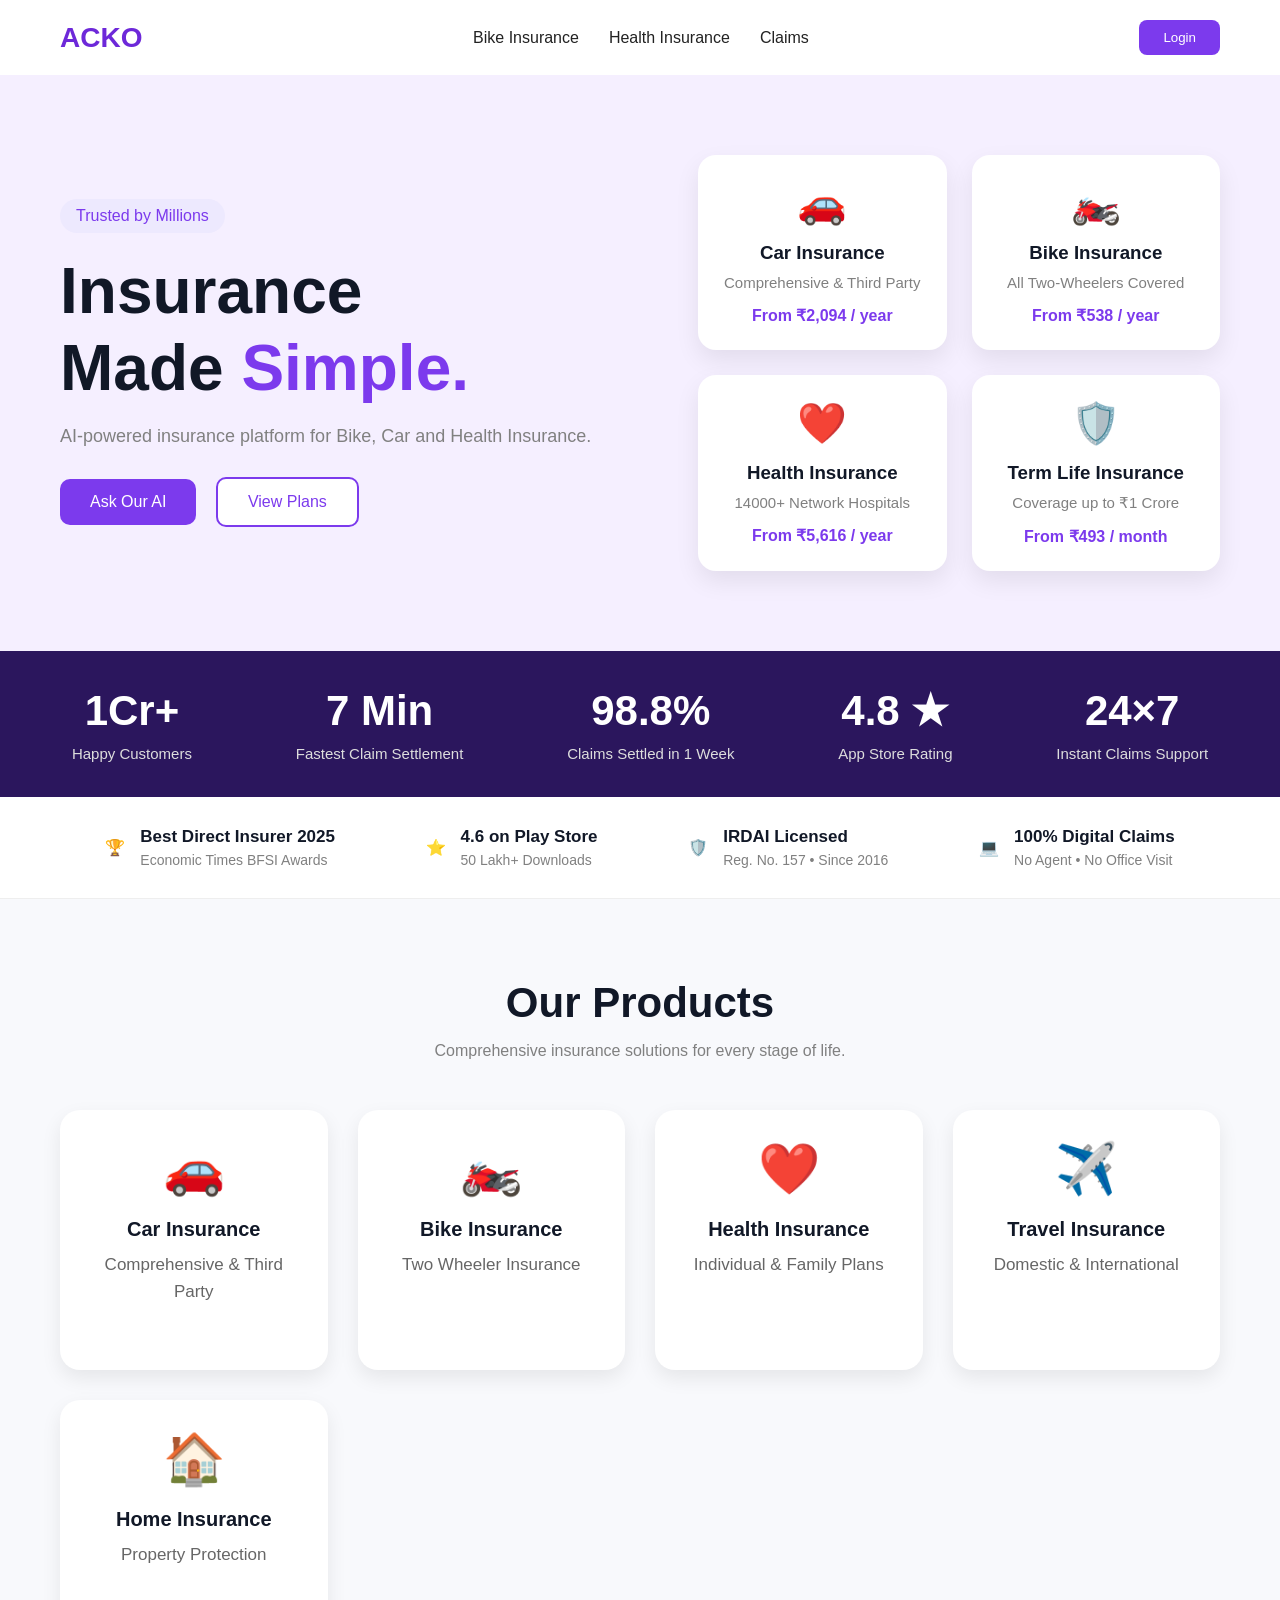
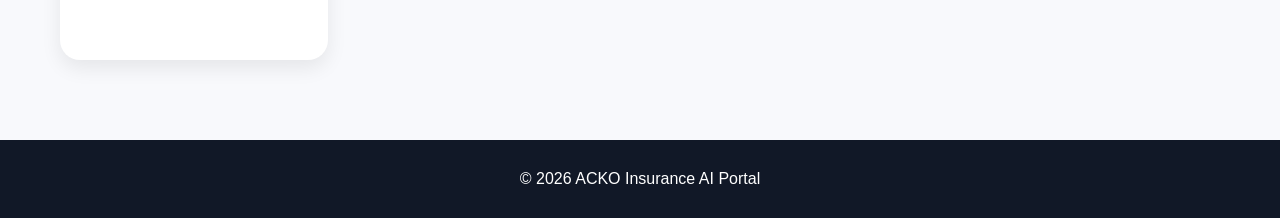
==== frontend/index.html @ 3214f6b2 "Complete ACKO Insurance AI Platform final project" ====
<!DOCTYPE html>
<html lang="en">

<head>
    <meta charset="UTF-8">
    <meta name="viewport" content="width=device-width, initial-scale=1.0">

    <title>ACKO Insurance AI Portal</title>

    <link rel="stylesheet" href="css/style.css">
</head>

<body>

    <!-- ===========================
            NAVIGATION
    ============================ -->

    <nav class="navbar">

        <div class="logo">
            ACKO
        </div>

        <ul class="nav-links">

            <li><a href="#">Bike Insurance</a></li>

            <li><a href="#">Health Insurance</a></li>

            <li><a href="#">Claims</a></li>

        </ul>

        <div>

            <button class="login-btn">
                Login
            </button>

        </div>

    </nav>



    <!-- ===========================
            HERO
    ============================ -->

    <section class="hero">

        <div class="hero-left">

            <span class="tag">

                Trusted by Millions

            </span>

            <h1>

                Insurance
                <br>

                Made
                <span>Simple.</span>

            </h1>

            <p>

                AI-powered insurance platform for
                Bike, Car and Health Insurance.

            </p>

            <div class="hero-buttons">

                <button>

                    Ask Our AI

                </button>

                <button>

                    View Plans

                </button>

            </div>

        </div>



        <div class="hero-right">

    <div class="insurance-grid">

        <div class="insurance-card">

            <div class="icon">🚗</div>

            <h3>Car Insurance</h3>

            <p>Comprehensive & Third Party</p>

            <span>From ₹2,094 / year</span>

        </div>

        <div class="insurance-card">

            <div class="icon">🏍️</div>

            <h3>Bike Insurance</h3>

            <p>All Two-Wheelers Covered</p>

            <span>From ₹538 / year</span>

        </div>

        <div class="insurance-card">

            <div class="icon">❤️</div>

            <h3>Health Insurance</h3>

            <p>14000+ Network Hospitals</p>

            <span>From ₹5,616 / year</span>

        </div>

        <div class="insurance-card">

            <div class="icon">🛡️</div>

            <h3>Term Life Insurance</h3>

            <p>Coverage up to ₹1 Crore</p>

            <span>From ₹493 / month</span>

        </div>

    </div>

</div>
    </section>



    <!-- ===========================
        STATS
    =========================== -->

    <section class="stats">

        <div class="stat-box">

            <h2>1Cr+</h2>

            <p>Happy Customers</p>

        </div>

        <div class="stat-box">

            <h2>7 Min</h2>

            <p>Fastest Claim Settlement</p>

        </div>

        <div class="stat-box">

            <h2>98.8%</h2>

            <p>Claims Settled in 1 Week</p>

        </div>

        <div class="stat-box">

            <h2>4.8 ★</h2>

            <p>App Store Rating</p>

        </div>

        <div class="stat-box">

            <h2>24×7</h2>

            <p>Instant Claims Support</p>

        </div>

    </section>



<!-- ====================================
        TRUST BADGES
==================================== -->

<section class="badges">

    <div class="badge">

        🏆

        <div>

            <h4>Best Direct Insurer 2025</h4>

            <p>Economic Times BFSI Awards</p>

        </div>

    </div>

    <div class="badge">

        ⭐

        <div>

            <h4>4.6 on Play Store</h4>

            <p>50 Lakh+ Downloads</p>

        </div>

    </div>

    <div class="badge">

        🛡️

        <div>

            <h4>IRDAI Licensed</h4>

            <p>Reg. No. 157 • Since 2016</p>

        </div>

    </div>

    <div class="badge">

        💻

        <div>

            <h4>100% Digital Claims</h4>

            <p>No Agent • No Office Visit</p>

        </div>

    </div>

</section>



<!-- ====================================
        PRODUCTS
==================================== -->

<section class="products">

    <h2>

        Our Products

    </h2>

    <p>

        Comprehensive insurance solutions for every stage of life.

    </p>

    <div class="product-grid">

        <div class="product-card">

            🚗

            <h3>Car Insurance</h3>

            <p>Comprehensive & Third Party</p>

        </div>

        <div class="product-card">

            🏍️

            <h3>Bike Insurance</h3>

            <p>Two Wheeler Insurance</p>

        </div>

        <div class="product-card">

            ❤️

            <h3>Health Insurance</h3>

            <p>Individual & Family Plans</p>

        </div>

        <div class="product-card">

            ✈️

            <h3>Travel Insurance</h3>

            <p>Domestic & International</p>

        </div>

        <div class="product-card">

            🏠

            <h3>Home Insurance</h3>

            <p>Property Protection</p>

        </div>

    </div>

</section>


    <!-- ===========================
            FOOTER
    ============================ -->

    <footer>

        © 2026 ACKO Insurance AI Portal

    </footer>



<script src="js/api.js"></script>

</body>

</html>
---- frontend/css/style.css ----
/* ===============================
   RESET
================================== */

* {
    margin: 0;
    padding: 0;
    box-sizing: border-box;
}

/* ===============================
   BODY
================================== */

body {
    font-family: Arial, Helvetica, sans-serif;
    background: #ffffff;
    color: #111827;
}

/* ===============================
   NAVBAR
================================== */

.navbar {

    display: flex;

    justify-content: space-between;

    align-items: center;

    padding: 20px 60px;

    background:white;

}

.logo {

    color:#6d28d9;

    font-size: 28px;

    font-weight: bold;

}

.nav-links {

    display: flex;

    list-style: none;

    gap: 30px;

}

.nav-links a {

    color:#222;

    text-decoration: none;

    font-weight: 500;

}

.login-btn {

    background: #7c3aed;

    color: white;

    border: none;

    padding: 10px 24px;

    border-radius: 8px;

    cursor: pointer;

}

.login-btn:hover {

    background: #6d28d9;

}

/* ===============================
   HERO
================================== */

.hero{

    display:flex;

    justify-content:space-between;

    align-items:center;

    padding:80px 60px;

    background:#f5efff;

}

.hero-left {

    width: 50%;

}

.tag {

    background: #ede9fe;

    color: #6d28d9;

    padding: 8px 16px;

    border-radius: 20px;

    display: inline-block;

    margin-bottom: 20px;

}

.hero h1 {

    font-size: 64px;

    line-height: 1.2;

    margin-bottom: 20px;

}

.hero span {

    color: #7c3aed;

}

.hero p {

    color: gray;

    font-size: 18px;

    margin-bottom: 30px;

}

.hero-buttons button {

    padding: 14px 30px;

    margin-right: 15px;

    border-radius: 10px;

    border: none;

    cursor: pointer;

    font-size: 16px;

}

.hero-buttons button:first-child {

    background: #7c3aed;

    color: white;

}

.hero-buttons button:last-child {

    background: white;

    border: 2px solid #7c3aed;

    color: #7c3aed;

}

.hero-right {

    width: 40%;

    text-align: center;

}

.hero-right img {

    width: 100%;

    max-width: 450px;

}

/* ===============================
   STATS
================================== */

.stats{

    background:#2b165d;

    display:flex;

    justify-content:space-around;

    align-items:center;

    padding:35px 20px;

}

.stat-box{

    text-align:center;

    color:white;

}

.stat-box h2{

    font-size:42px;

    margin-bottom:10px;

    font-weight:bold;

}

.stat-box p{

    color:#ddd;

    font-size:15px;

}

/* ===============================
   PRODUCTS
================================== */

.products {

    padding: 80px 60px;

}

.products h2 {

    text-align: center;

    margin-bottom: 40px;

    font-size: 38px;

}

.product-grid {

    display: grid;

    grid-template-columns: repeat(4,1fr);

    gap: 25px;

}

.product-card {

    background: white;

    border-radius: 15px;

    padding: 40px;

    text-align: center;

    box-shadow: 0 8px 20px rgba(0,0,0,.08);

    transition: .3s;

}

.product-card:hover {

    transform: translateY(-8px);

}

.product-card h3 {

    margin-top: 20px;

}

/* ===============================
   FOOTER
================================== */

footer {

    background: #111827;

    color: white;

    text-align: center;

    padding: 30px;

}

/* =====================================
   HERO RIGHT INSURANCE CARDS
===================================== */

.hero-right{

    width:45%;

}

.insurance-grid{

    display:grid;

    grid-template-columns:repeat(2,1fr);

    gap:25px;

}

.insurance-card{

    background:white;

    border-radius:18px;

    padding:25px;

    box-shadow:0 10px 25px rgba(0,0,0,.08);

    transition:.3s;

}

.insurance-card:hover{

    transform:translateY(-8px);

}

.insurance-card .icon{

    font-size:40px;

    margin-bottom:15px;

}

.insurance-card h3{

    margin-bottom:10px;

}

.insurance-card p{

    color:gray;

    font-size:15px;

    margin-bottom:15px;

}

.insurance-card span{

    color:#7c3aed;

    font-weight:bold;

}


/*======================================
            BADGES
======================================*/

.badges{

    display:flex;

    justify-content:space-around;

    align-items:center;

    padding:30px 60px;

    background:white;

    border-bottom:1px solid #eee;

}

.badge{

    display:flex;

    align-items:center;

    gap:15px;

}

.badge h4{

    font-size:17px;

    margin-bottom:5px;

}

.badge p{

    color:gray;

    font-size:14px;

}



/*======================================
            PRODUCTS
======================================*/

.products{

    padding:80px 60px;

    text-align:center;

    background:#f8f9fc;

}

.products h2{

    font-size:42px;

    margin-bottom:15px;

}

.products>p{

    color:gray;

    margin-bottom:50px;

}

.product-grid{

    display:grid;

    grid-template-columns:repeat(auto-fit,minmax(230px,1fr));

    gap:30px;

    margin-top:50px;

}

.product-card{

    background:white;

    padding:30px;

    border-radius:20px;

    box-shadow:0 8px 20px rgba(0,0,0,.08);

    transition:.3s;

    min-height:260px;

}

.product-card:hover{

    transform:translateY(-10px);

}

.product-card{

    font-size:50px;

}

.product-card h3{

    font-size:20px;

    margin:20px 0 10px;

}

.product-card p{

    color:#666;

    font-size:17px;

    line-height:1.6;

}
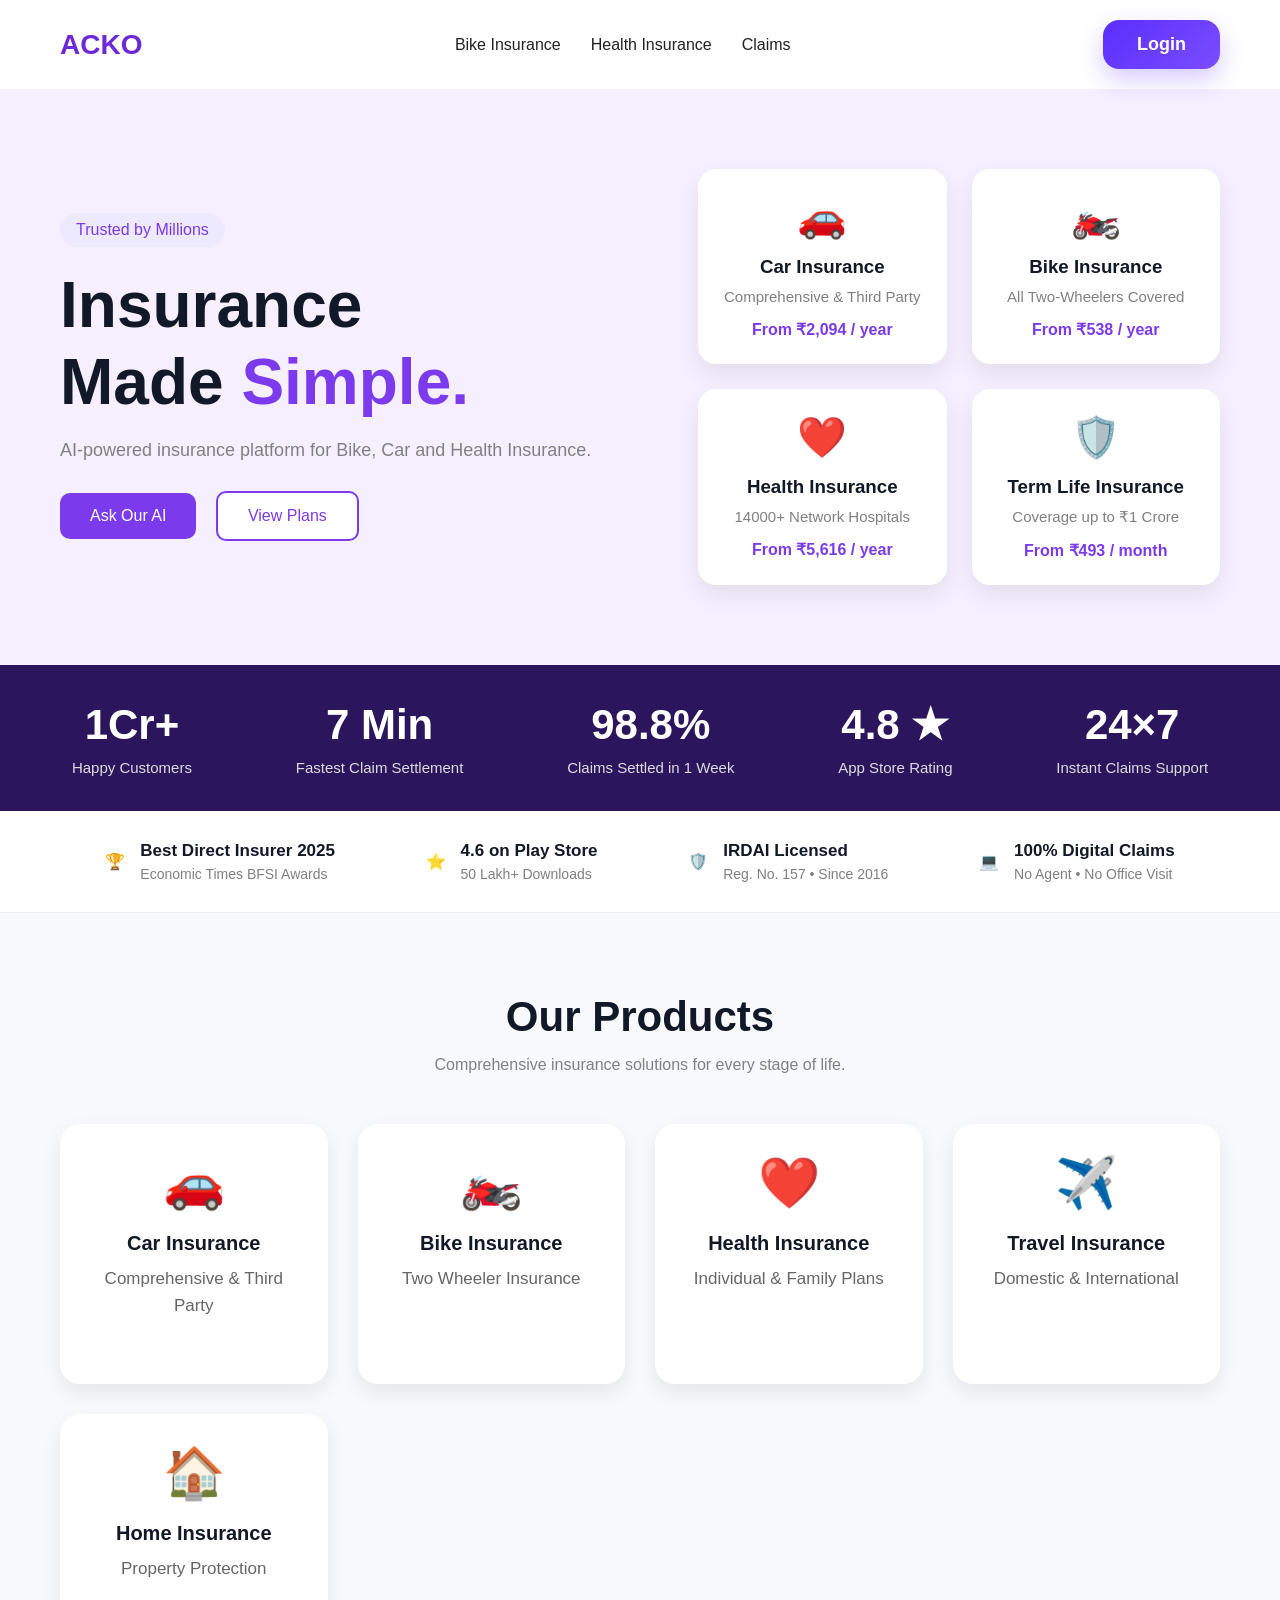
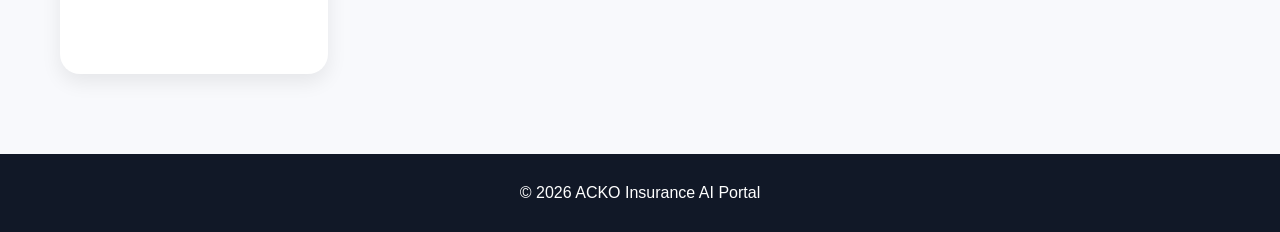
==== commit c545e80e: "feat: add home module, enhance chatbot, update authentication, and refine backend integration" ====
--- a/frontend/index.html
+++ b/frontend/index.html
@@ -8,6 +8,8 @@
     <title>ACKO Insurance AI Portal</title>
 
     <link rel="stylesheet" href="css/style.css">
+    <link rel="stylesheet" href="css/login.css">
+    
 </head>
 
 <body>
@@ -34,7 +36,7 @@
 
         <div>
 
-            <button class="login-btn">
+            <button id="loginBtn" class="login-btn">
                 Login
             </button>
 
@@ -356,9 +358,187 @@
     </footer>
 
 
+<!-- ======================================
+SUCCESS POPUP
+====================================== -->
+
+<div id="successPopup" class="success-popup">
+
+    <div class="success-card">
+
+        <div class="success-icon">
+            ✅
+        </div>
+
+        <h2 id="successTitle">
+            Success
+        </h2>
+
+        <p id="successMessage">
+            Operation completed successfully.
+        </p>
+
+        <button id="successOkBtn">
+            Continue
+        </button>
+
+    </div>
+
+</div>
 
 <script src="js/api.js"></script>
 
+<!-- ==========================================
+LOGIN MODAL
+========================================== -->
+
+<div class="modal" id   ="loginModal">
+
+    <div class="modal-box">
+
+        <!-- HEADER -->
+
+        <div class="login-header">
+
+            <span class="close">&times;</span>
+
+            <h1>ACKO</h1>
+
+            <p>Sign in to your insurance portal</p>
+
+        </div>
+
+        <!-- CUSTOMER / ADMIN -->
+
+        <div class="login-type">
+
+            <button
+                class="type-btn active"
+                id="customerBtn"
+            >
+                Customer
+            </button>
+
+            <button
+                class="type-btn"
+                id="adminBtn"
+            >
+                ACKO Management
+            </button>
+
+        </div>
+
+        <!-- SIGN IN / REGISTER -->
+
+        <div class="login-option">
+
+            <button
+                class="option-btn active"
+                id="signinBtn"
+            >
+                Sign In
+            </button>
+
+            <button
+                class="option-btn"
+                id="registerBtn"
+            >
+                Register
+            </button>
+
+        </div>
+
+        <!-- LOGIN FORM -->
+
+        <form id="loginForm">
+
+    <input
+        type="email"
+        id="loginEmail"
+        placeholder="Email Address"
+        required
+    >
+
+    <div class="password-box">
+
+        <input
+            type="password"
+            id="loginPassword"
+            placeholder="Password"
+            required
+        >
+
+        <span id="togglePassword">
+            👁
+        </span>
+
+    </div>
+
+    <button
+        type="submit"
+        class="submit-btn"
+    >
+        Sign In
+    </button>
+
+</form>
+        <!-- REGISTER FORM -->
+
+        <form
+            id="registerForm"
+            style="display:none;"
+        >
+
+            <input
+                type="text"
+                id="customerName"
+                placeholder="Full Name"
+            >
+
+            <input
+                type="text"
+                id="phone"
+                placeholder="Phone Number"
+            >
+
+            <input
+                type="email"
+                id="registerEmail"
+                placeholder="Email Address"
+            >
+
+            <input
+                type="password"
+                id="registerPassword"
+                placeholder="Password"
+            >
+
+            <textarea
+                id="address"
+                placeholder="Address"
+            ></textarea>
+
+            <button
+                type="submit"
+                class="submit-btn"
+            >
+                Create Account
+            </button>
+
+        </form>
+
+    </div>
+
+</div>
+
+<link rel="stylesheet" href="css/login.css">
+
+<script src="js/login.js"></script>
+
+</div>
+
+</div>
+
 </body>
 
 </html>
--- a/frontend/css/login.css
+++ b/frontend/css/login.css
@@ -0,0 +1,489 @@
+/* ==========================================
+   LOGIN MODAL
+========================================== */
+
+.modal{
+
+    display:none;
+
+    position:fixed;
+
+    inset:0;
+
+    justify-content:center;
+
+    align-items:center;
+
+    background:rgba(20,20,20,.35);
+
+    backdrop-filter:blur(14px);
+
+    -webkit-backdrop-filter:blur(14px);
+
+    z-index:9999;
+
+    animation:fadeIn .3s ease;
+
+}
+
+/* ==========================================
+   MODAL BOX
+========================================== */
+
+.modal-box{
+
+    width:480px;
+
+    background:#fff;
+
+    border-radius:22px;
+
+    overflow:hidden;
+
+    box-shadow:0 20px 60px rgba(0,0,0,.25);
+
+    animation:popup .3s ease;
+
+}
+
+/* ==========================================
+   HEADER
+========================================== */
+
+.login-header{
+
+    background:linear-gradient(135deg,#5a2de3,#7b4dff);
+
+    padding:20px 28px;
+
+    color:white;
+
+    position:relative;
+
+}
+
+.login-header h1{
+
+    margin:0;
+
+    font-size:34px;
+
+    font-weight:800;
+
+}
+
+.login-header p{
+
+    margin-top:6px;
+
+    font-size:15px;
+
+    color:rgba(255,255,255,.9);
+
+}
+
+/* ==========================================
+   CLOSE BUTTON
+========================================== */
+
+.close{
+
+    position:absolute;
+
+    top:16px;
+
+    right:18px;
+
+    width:38px;
+
+    height:38px;
+
+    border-radius:50%;
+
+    display:flex;
+
+    justify-content:center;
+
+    align-items:center;
+
+    background:rgba(255,255,255,.15);
+
+    color:white;
+
+    font-size:26px;
+
+    font-weight:bold;
+
+    cursor:pointer;
+
+    transition:.3s;
+
+}
+
+.close:hover{
+
+    background:white;
+
+    color:#6b3df4;
+
+}
+
+/* ==========================================
+   BODY
+========================================== */
+
+.login-type{
+
+    display:flex;
+
+    margin:18px 24px 12px;
+
+}
+
+.login-option{
+
+    display:flex;
+
+    margin:0 24px 14px;
+
+}
+
+#loginForm,
+#registerForm{
+
+    padding:0 24px 20px;
+
+}
+
+/* ==========================================
+   BUTTONS
+========================================== */
+
+.type-btn,
+.option-btn{
+
+    flex:1;
+
+    height:44px;
+
+    border:none;
+
+    background:#f3f3f3;
+
+    color:#555;
+
+    font-size:15px;
+
+    font-weight:600;
+
+    cursor:pointer;
+
+    transition:.25s;
+
+}
+
+.type-btn:first-child,
+.option-btn:first-child{
+
+    border-radius:10px 0 0 10px;
+
+}
+
+.type-btn:last-child,
+.option-btn:last-child{
+
+    border-radius:0 10px 10px 0;
+
+}   
+
+.type-btn.active,
+.option-btn.active{
+
+    background:linear-gradient(135deg,#5b2be0,#7d4dff);
+
+    color:white;
+
+}
+
+
+.login-btn{
+    background: linear-gradient(135deg,#5B2EFF,#7A4DFF);
+    color:white;
+    border:none;
+    padding:14px 34px;
+    border-radius:16px;
+    font-size:18px;
+    font-weight:600;
+    cursor:pointer;
+    transition:0.3s;
+    box-shadow:0 10px 25px rgba(91,46,255,.25);
+}
+
+.login-btn:hover{
+    transform:translateY(-3px);
+    box-shadow:0 15px 35px rgba(91,46,255,.35);
+}
+
+
+
+/* ==========================================
+   INPUTS
+========================================== */
+
+.modal input,
+.modal textarea{
+
+    width:100%;
+
+    padding:12px 14px;
+
+    margin:7px 0;
+
+    border:1px solid #ddd;
+
+    border-radius:10px;
+
+    font-size:15px;
+
+    outline:none;
+
+    transition:.3s;
+
+    box-sizing:border-box;
+
+}
+
+.modal input:focus,
+.modal textarea:focus{
+
+    border-color:#6b3df4;
+
+    box-shadow:0 0 0 3px rgba(107,61,244,.12);
+
+}
+
+.modal textarea{
+
+    height:60px;
+
+    resize:none;
+
+}
+
+/* ==========================================
+   SUBMIT BUTTON
+========================================== */
+
+.submit-btn{
+
+    width:100%;
+
+    height:48px;
+
+    margin-top:14px;
+
+    border:none;
+
+    border-radius:10px;
+
+    background:linear-gradient(135deg,#5b2be0,#7d4dff);
+
+    color:white;
+
+    font-size:17px;
+
+    font-weight:700;
+
+    cursor:pointer;
+
+    transition:.3s;
+
+}
+
+.submit-btn:hover{
+
+    transform:translateY(-2px);
+
+    box-shadow:0 8px 20px rgba(107,61,244,.3);
+
+}
+
+.password-box{
+
+    position:relative;
+
+}
+
+.password-box input{
+
+    width:100%;
+
+    padding-right:45px;
+
+}
+
+#togglePassword{
+
+    position:absolute;
+
+    right:15px;
+
+    top:50%;
+
+    transform:translateY(-50%);
+
+    cursor:pointer;
+
+    font-size:18px;
+
+    color:#666;
+
+}
+
+/* ==========================================
+   ANIMATION
+========================================== */
+
+@keyframes popup{
+
+    from{
+
+        opacity:0;
+
+        transform:translateY(20px) scale(.96);
+
+    }
+
+    to{
+
+        opacity:1;
+
+        transform:translateY(0) scale(1);
+
+    }
+
+}
+
+@keyframes fadeIn{
+
+    from{
+
+        opacity:0;
+
+    }
+
+    to{
+
+        opacity:1;
+
+    }
+
+}
+
+/* ==========================================
+   MOBILE
+========================================== */
+
+@media(max-width:600px){
+
+    .modal-box{
+
+        width:92%;
+
+    }
+
+    .login-header h1{
+
+        font-size:28px;
+
+    }
+
+}
+
+/* ======================================
+SUCCESS POPUP
+====================================== */
+
+.success-popup{
+
+    display:none;
+
+    position:fixed;
+
+    inset:0;
+
+    background:rgba(0,0,0,.45);
+
+    backdrop-filter:blur(10px);
+
+    justify-content:center;
+
+    align-items:center;
+
+    z-index:10000;
+
+}
+
+.success-card{
+
+    width:380px;
+
+    background:white;
+
+    border-radius:20px;
+
+    padding:35px;
+
+    text-align:center;
+
+    animation:popup .3s ease;
+
+    box-shadow:0 20px 60px rgba(0,0,0,.2);
+
+}
+
+.success-icon{
+
+    font-size:60px;
+
+    margin-bottom:15px;
+
+}
+
+.success-card h2{
+
+    color:#5b2be0;
+
+    margin-bottom:10px;
+
+}
+
+.success-card p{
+
+    color:#666;
+
+    margin-bottom:25px;
+
+    line-height:1.6;
+
+}
+
+.success-card button{
+
+    width:100%;
+
+    height:48px;
+
+    border:none;
+
+    border-radius:12px;
+
+    background:linear-gradient(135deg,#5b2be0,#7b4dff);
+
+    color:white;
+
+    font-size:17px;
+
+    cursor:pointer;
+
+}
--- a/frontend/css/login.css
+++ b/frontend/css/login.css
@@ -0,0 +1,489 @@
+/* ==========================================
+   LOGIN MODAL
+========================================== */
+
+.modal{
+
+    display:none;
+
+    position:fixed;
+
+    inset:0;
+
+    justify-content:center;
+
+    align-items:center;
+
+    background:rgba(20,20,20,.35);
+
+    backdrop-filter:blur(14px);
+
+    -webkit-backdrop-filter:blur(14px);
+
+    z-index:9999;
+
+    animation:fadeIn .3s ease;
+
+}
+
+/* ==========================================
+   MODAL BOX
+========================================== */
+
+.modal-box{
+
+    width:480px;
+
+    background:#fff;
+
+    border-radius:22px;
+
+    overflow:hidden;
+
+    box-shadow:0 20px 60px rgba(0,0,0,.25);
+
+    animation:popup .3s ease;
+
+}
+
+/* ==========================================
+   HEADER
+========================================== */
+
+.login-header{
+
+    background:linear-gradient(135deg,#5a2de3,#7b4dff);
+
+    padding:20px 28px;
+
+    color:white;
+
+    position:relative;
+
+}
+
+.login-header h1{
+
+    margin:0;
+
+    font-size:34px;
+
+    font-weight:800;
+
+}
+
+.login-header p{
+
+    margin-top:6px;
+
+    font-size:15px;
+
+    color:rgba(255,255,255,.9);
+
+}
+
+/* ==========================================
+   CLOSE BUTTON
+========================================== */
+
+.close{
+
+    position:absolute;
+
+    top:16px;
+
+    right:18px;
+
+    width:38px;
+
+    height:38px;
+
+    border-radius:50%;
+
+    display:flex;
+
+    justify-content:center;
+
+    align-items:center;
+
+    background:rgba(255,255,255,.15);
+
+    color:white;
+
+    font-size:26px;
+
+    font-weight:bold;
+
+    cursor:pointer;
+
+    transition:.3s;
+
+}
+
+.close:hover{
+
+    background:white;
+
+    color:#6b3df4;
+
+}
+
+/* ==========================================
+   BODY
+========================================== */
+
+.login-type{
+
+    display:flex;
+
+    margin:18px 24px 12px;
+
+}
+
+.login-option{
+
+    display:flex;
+
+    margin:0 24px 14px;
+
+}
+
+#loginForm,
+#registerForm{
+
+    padding:0 24px 20px;
+
+}
+
+/* ==========================================
+   BUTTONS
+========================================== */
+
+.type-btn,
+.option-btn{
+
+    flex:1;
+
+    height:44px;
+
+    border:none;
+
+    background:#f3f3f3;
+
+    color:#555;
+
+    font-size:15px;
+
+    font-weight:600;
+
+    cursor:pointer;
+
+    transition:.25s;
+
+}
+
+.type-btn:first-child,
+.option-btn:first-child{
+
+    border-radius:10px 0 0 10px;
+
+}
+
+.type-btn:last-child,
+.option-btn:last-child{
+
+    border-radius:0 10px 10px 0;
+
+}   
+
+.type-btn.active,
+.option-btn.active{
+
+    background:linear-gradient(135deg,#5b2be0,#7d4dff);
+
+    color:white;
+
+}
+
+
+.login-btn{
+    background: linear-gradient(135deg,#5B2EFF,#7A4DFF);
+    color:white;
+    border:none;
+    padding:14px 34px;
+    border-radius:16px;
+    font-size:18px;
+    font-weight:600;
+    cursor:pointer;
+    transition:0.3s;
+    box-shadow:0 10px 25px rgba(91,46,255,.25);
+}
+
+.login-btn:hover{
+    transform:translateY(-3px);
+    box-shadow:0 15px 35px rgba(91,46,255,.35);
+}
+
+
+
+/* ==========================================
+   INPUTS
+========================================== */
+
+.modal input,
+.modal textarea{
+
+    width:100%;
+
+    padding:12px 14px;
+
+    margin:7px 0;
+
+    border:1px solid #ddd;
+
+    border-radius:10px;
+
+    font-size:15px;
+
+    outline:none;
+
+    transition:.3s;
+
+    box-sizing:border-box;
+
+}
+
+.modal input:focus,
+.modal textarea:focus{
+
+    border-color:#6b3df4;
+
+    box-shadow:0 0 0 3px rgba(107,61,244,.12);
+
+}
+
+.modal textarea{
+
+    height:60px;
+
+    resize:none;
+
+}
+
+/* ==========================================
+   SUBMIT BUTTON
+========================================== */
+
+.submit-btn{
+
+    width:100%;
+
+    height:48px;
+
+    margin-top:14px;
+
+    border:none;
+
+    border-radius:10px;
+
+    background:linear-gradient(135deg,#5b2be0,#7d4dff);
+
+    color:white;
+
+    font-size:17px;
+
+    font-weight:700;
+
+    cursor:pointer;
+
+    transition:.3s;
+
+}
+
+.submit-btn:hover{
+
+    transform:translateY(-2px);
+
+    box-shadow:0 8px 20px rgba(107,61,244,.3);
+
+}
+
+.password-box{
+
+    position:relative;
+
+}
+
+.password-box input{
+
+    width:100%;
+
+    padding-right:45px;
+
+}
+
+#togglePassword{
+
+    position:absolute;
+
+    right:15px;
+
+    top:50%;
+
+    transform:translateY(-50%);
+
+    cursor:pointer;
+
+    font-size:18px;
+
+    color:#666;
+
+}
+
+/* ==========================================
+   ANIMATION
+========================================== */
+
+@keyframes popup{
+
+    from{
+
+        opacity:0;
+
+        transform:translateY(20px) scale(.96);
+
+    }
+
+    to{
+
+        opacity:1;
+
+        transform:translateY(0) scale(1);
+
+    }
+
+}
+
+@keyframes fadeIn{
+
+    from{
+
+        opacity:0;
+
+    }
+
+    to{
+
+        opacity:1;
+
+    }
+
+}
+
+/* ==========================================
+   MOBILE
+========================================== */
+
+@media(max-width:600px){
+
+    .modal-box{
+
+        width:92%;
+
+    }
+
+    .login-header h1{
+
+        font-size:28px;
+
+    }
+
+}
+
+/* ======================================
+SUCCESS POPUP
+====================================== */
+
+.success-popup{
+
+    display:none;
+
+    position:fixed;
+
+    inset:0;
+
+    background:rgba(0,0,0,.45);
+
+    backdrop-filter:blur(10px);
+
+    justify-content:center;
+
+    align-items:center;
+
+    z-index:10000;
+
+}
+
+.success-card{
+
+    width:380px;
+
+    background:white;
+
+    border-radius:20px;
+
+    padding:35px;
+
+    text-align:center;
+
+    animation:popup .3s ease;
+
+    box-shadow:0 20px 60px rgba(0,0,0,.2);
+
+}
+
+.success-icon{
+
+    font-size:60px;
+
+    margin-bottom:15px;
+
+}
+
+.success-card h2{
+
+    color:#5b2be0;
+
+    margin-bottom:10px;
+
+}
+
+.success-card p{
+
+    color:#666;
+
+    margin-bottom:25px;
+
+    line-height:1.6;
+
+}
+
+.success-card button{
+
+    width:100%;
+
+    height:48px;
+
+    border:none;
+
+    border-radius:12px;
+
+    background:linear-gradient(135deg,#5b2be0,#7b4dff);
+
+    color:white;
+
+    font-size:17px;
+
+    cursor:pointer;
+
+}
